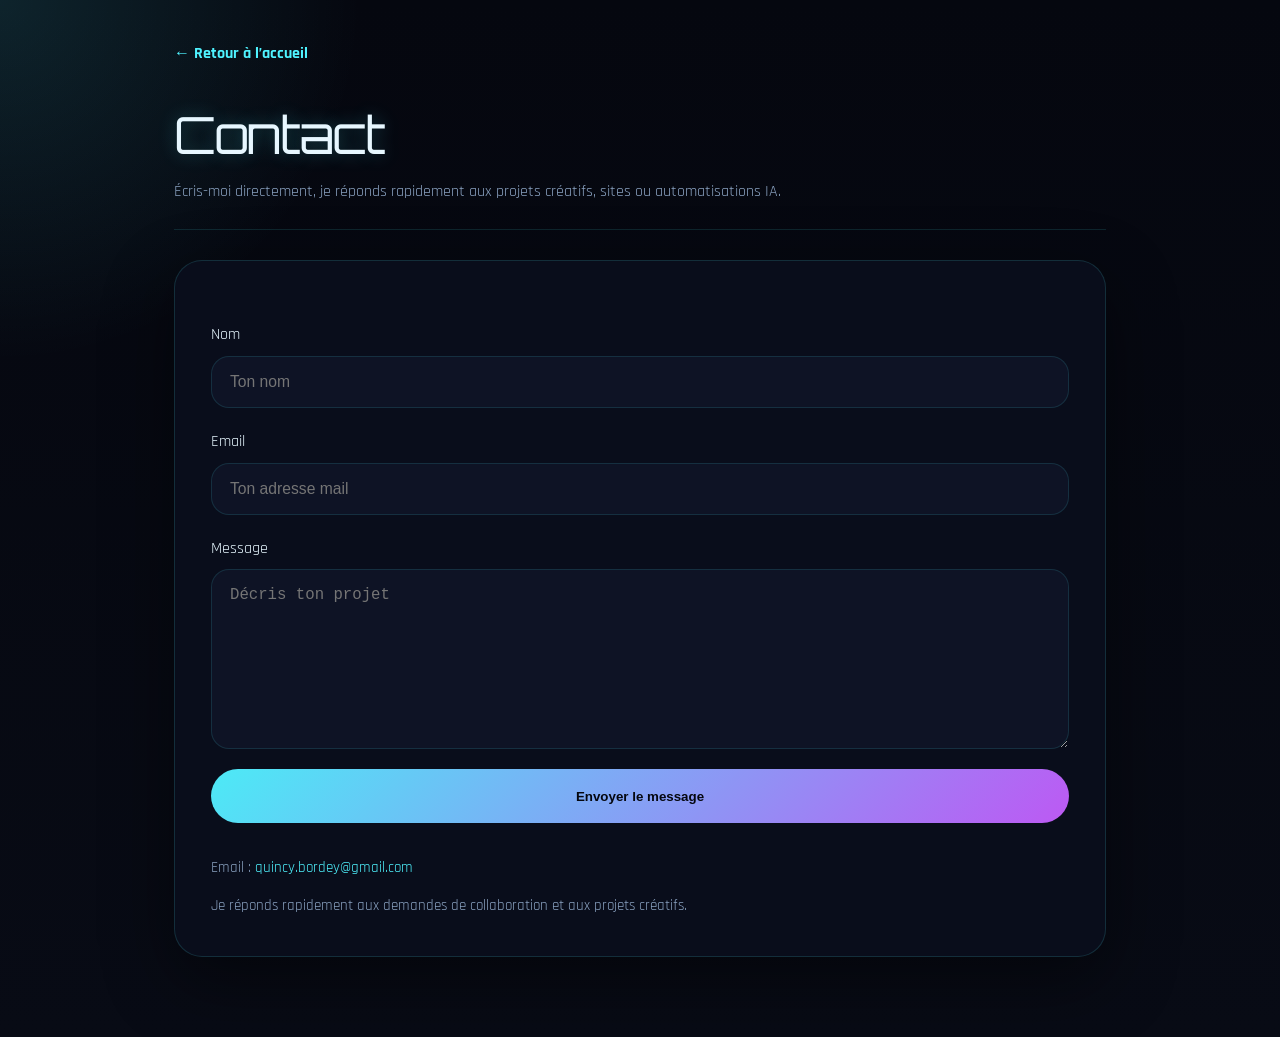
==== contact.html @ ddd7d9a6 "Add files via upload" ====
<!DOCTYPE html>
<html lang="fr">
<head>
    <meta charset="UTF-8" />
    <meta name="viewport" content="width=device-width, initial-scale=1.0" />
    <title>Contact | Quincy</title>
    <style>
        @import url('https://fonts.googleapis.com/css2?family=Orbitron:wght@700&family=Rajdhani:wght@400;600&display=swap');

        :root {
            --bg: #05070f;
            --text: #e7f7ff;
            --muted: #8aa2c1;
            --accent: #4ff3ff;
            --surface: rgba(10, 14, 28, 0.92);
            --shadow: 0 24px 70px rgba(0, 0, 0, 0.45);
        }

        * {
            box-sizing: border-box;
            margin: 0;
            padding: 0;
        }

        body {
            min-height: 100vh;
            background: radial-gradient(circle at top left, rgba(79, 243, 255, 0.12), transparent 22%),
                        linear-gradient(180deg, #05070f 0%, #080b15 100%);
            color: var(--text);
            font-family: 'Rajdhani', 'Segoe UI', sans-serif;
            line-height: 1.7;
        }

        .page {
            max-width: 980px;
            margin: 0 auto;
            padding: 40px 24px 80px;
        }

        header {
            display: grid;
            gap: 24px;
            padding-bottom: 24px;
            border-bottom: 1px solid rgba(79, 243, 255, 0.12);
            margin-bottom: 30px;
        }

        .back-link {
            display: inline-flex;
            align-items: center;
            gap: 10px;
            color: var(--accent);
            text-decoration: none;
            font-weight: 700;
        }

        .hero-title {
            font-family: 'Orbitron', sans-serif;
            font-size: clamp(2.8rem, 4vw, 4.5rem);
            letter-spacing: -0.04em;
            text-shadow: 0 0 18px rgba(79, 243, 255, 0.28);
        }

        .hero-copy {
            max-width: 42rem;
            color: var(--muted);
        }

        .card {
            padding: 36px;
            border-radius: 28px;
            background: rgba(10, 14, 28, 0.94);
            border: 1px solid rgba(79, 243, 255, 0.14);
            box-shadow: var(--shadow);
        }

        form {
            display: grid;
            gap: 20px;
            margin-top: 24px;
        }

        label {
            display: grid;
            gap: 8px;
            color: var(--text);
            font-size: 0.98rem;
        }

        input,
        textarea {
            width: 100%;
            border-radius: 18px;
            border: 1px solid rgba(79, 243, 255, 0.12);
            background: rgba(15, 20, 38, 0.96);
            color: var(--text);
            padding: 16px 18px;
            font-size: 0.98rem;
            transition: border-color 0.24s ease, box-shadow 0.24s ease;
        }

        input:focus,
        textarea:focus {
            outline: none;
            border-color: rgba(79, 243, 255, 0.35);
            box-shadow: 0 0 25px rgba(79, 243, 255, 0.12);
        }

        textarea {
            min-height: 180px;
            resize: vertical;
        }

        .button {
            display: inline-flex;
            align-items: center;
            justify-content: center;
            min-height: 54px;
            padding: 0 26px;
            border-radius: 999px;
            background: linear-gradient(135deg, rgba(79,243,255,0.96) 0%, rgba(198,93,255,0.95) 100%);
            color: #05070f;
            border: none;
            font-weight: 700;
            cursor: pointer;
            transition: transform 0.2s ease, box-shadow 0.2s ease;
        }

        .button:hover {
            transform: translateY(-2px);
            box-shadow: 0 18px 40px rgba(79, 243, 255, 0.22);
        }

        .contact-info {
            margin-top: 32px;
            display: grid;
            gap: 12px;
            font-size: 0.96rem;
            color: var(--muted);
        }

        .contact-info a {
            color: var(--accent);
            text-decoration: none;
        }

        @media (max-width: 720px) {
            .page {
                padding: 24px 18px 64px;
            }

            .hero-title {
                font-size: 2.6rem;
            }
        }
    </style>
</head>
<body>
    <div class="page">
        <header>
            <a class="back-link" href="index.html">← Retour à l’accueil</a>
            <div>
                <div class="hero-title">Contact</div>
                <p class="hero-copy">Écris-moi directement, je réponds rapidement aux projets créatifs, sites ou automatisations IA.</p>
            </div>
        </header>

        <div class="card">
            <form id="contact-form" action="mailto:quincy.bordey@gmail.com" method="post" enctype="text/plain">
                <label>
                    Nom
                    <input type="text" name="Nom" placeholder="Ton nom" required />
                </label>
                <label>
                    Email
                    <input type="email" name="Email" placeholder="Ton adresse mail" required />
                </label>
                <label>
                    Message
                    <textarea name="Message" placeholder="Décris ton projet" required></textarea>
                </label>
                <button class="button" type="submit">Envoyer le message</button>
            </form>

            <div id="thank-you-message" style="display:none; margin-top: 18px; padding: 18px 20px; border-radius: 18px; background: rgba(79, 243, 255, 0.08); color: var(--text); font-size: 1rem; border: 1px solid rgba(79, 243, 255, 0.18);">
                Merci de m'avoir partagé ton idée! Je reviens vers toi au plus vite.
            </div>

            <div class="contact-info">
                <div>Email : <a href="mailto:quincy.bordey@gmail.com">quincy.bordey@gmail.com</a></div>
                <div>Je réponds rapidement aux demandes de collaboration et aux projets créatifs.</div>
            </div>
        </div>
    </div>
    <script>
        const contactForm = document.getElementById('contact-form');
        const thankYouMessage = document.getElementById('thank-you-message');

        if (contactForm) {
            contactForm.addEventListener('submit', (event) => {
                alert('Merci de m\'avoir partagé ton idée! Je reviens vers toi au plus vite.');
                if (thankYouMessage) {
                    thankYouMessage.style.display = 'block';
                }
            });
        }
    </script>
</body>
</html>
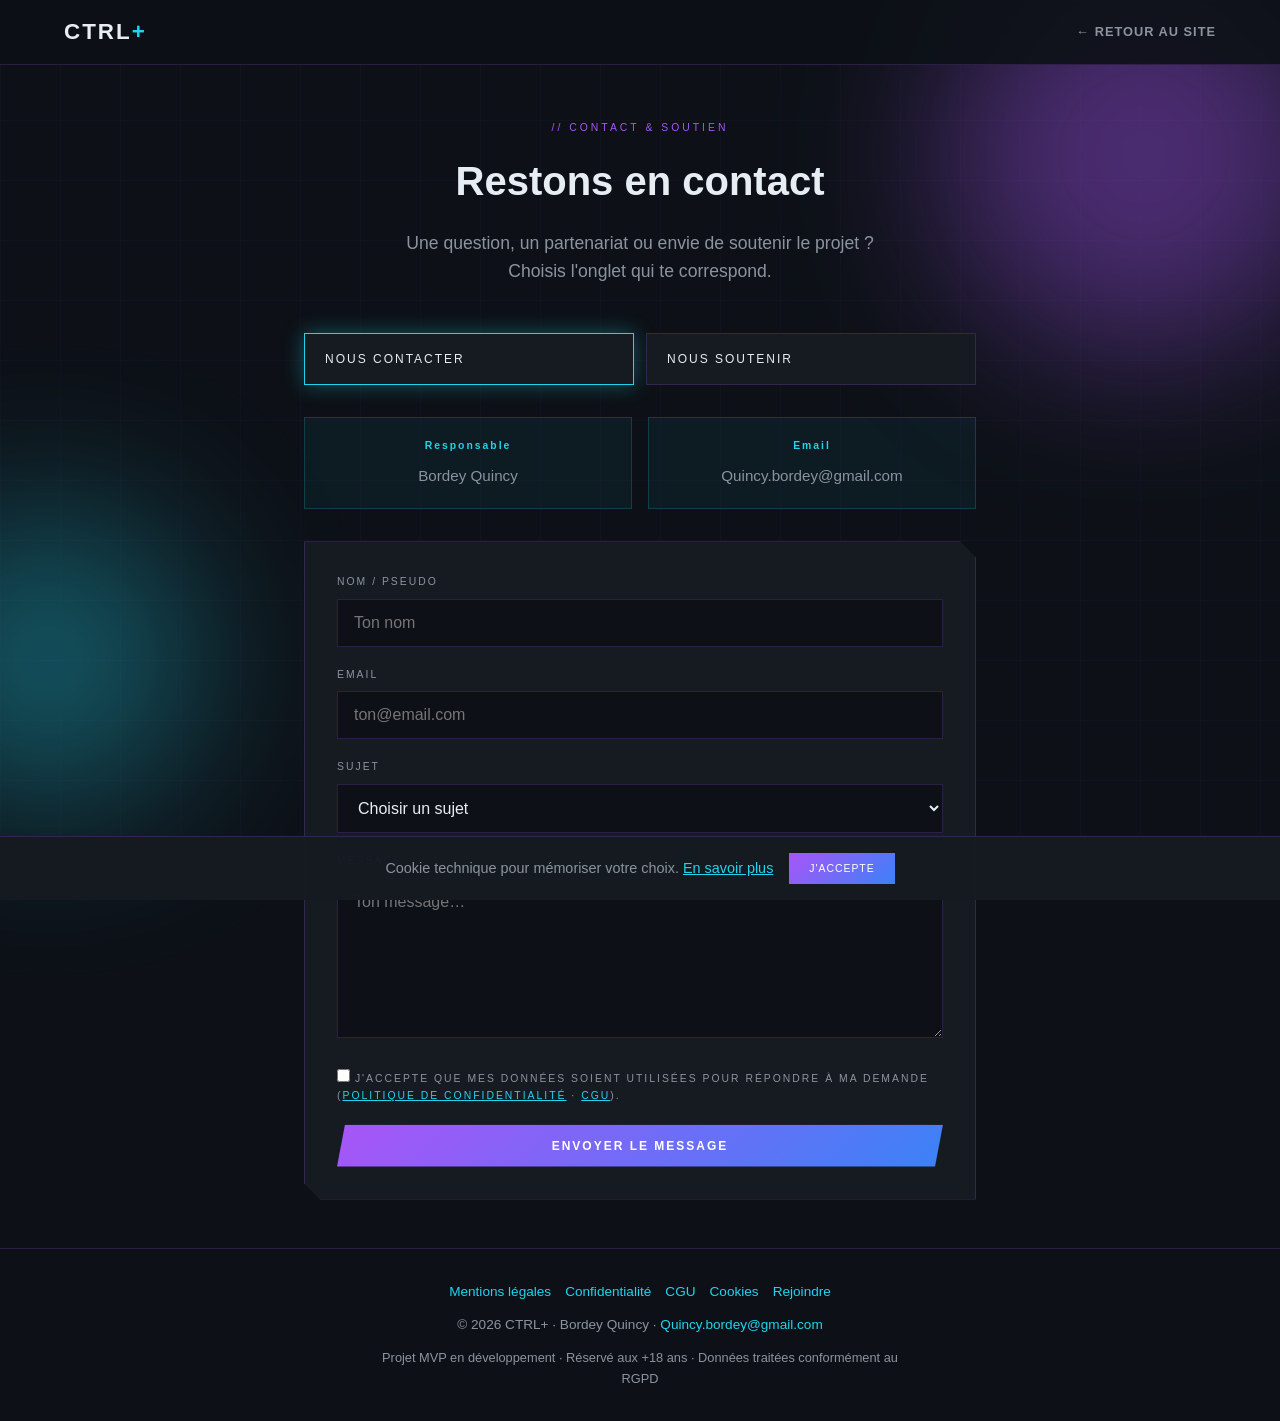
==== commit 301ebb71: "Add files via upload" ====
--- a/contact.html
+++ b/contact.html
@@ -1,209 +1,393 @@
 <!DOCTYPE html>
 <html lang="fr">
 <head>
-    <meta charset="UTF-8" />
-    <meta name="viewport" content="width=device-width, initial-scale=1.0" />
-    <title>Contact | Quincy</title>
-    <style>
-        @import url('https://fonts.googleapis.com/css2?family=Orbitron:wght@700&family=Rajdhani:wght@400;600&display=swap');
-
-        :root {
-            --bg: #05070f;
-            --text: #e7f7ff;
-            --muted: #8aa2c1;
-            --accent: #4ff3ff;
-            --surface: rgba(10, 14, 28, 0.92);
-            --shadow: 0 24px 70px rgba(0, 0, 0, 0.45);
-        }
-
-        * {
-            box-sizing: border-box;
-            margin: 0;
-            padding: 0;
-        }
-
-        body {
-            min-height: 100vh;
-            background: radial-gradient(circle at top left, rgba(79, 243, 255, 0.12), transparent 22%),
-                        linear-gradient(180deg, #05070f 0%, #080b15 100%);
-            color: var(--text);
-            font-family: 'Rajdhani', 'Segoe UI', sans-serif;
-            line-height: 1.7;
-        }
-
-        .page {
-            max-width: 980px;
-            margin: 0 auto;
-            padding: 40px 24px 80px;
-        }
-
-        header {
-            display: grid;
-            gap: 24px;
-            padding-bottom: 24px;
-            border-bottom: 1px solid rgba(79, 243, 255, 0.12);
-            margin-bottom: 30px;
-        }
-
-        .back-link {
-            display: inline-flex;
-            align-items: center;
-            gap: 10px;
-            color: var(--accent);
-            text-decoration: none;
-            font-weight: 700;
-        }
-
-        .hero-title {
-            font-family: 'Orbitron', sans-serif;
-            font-size: clamp(2.8rem, 4vw, 4.5rem);
-            letter-spacing: -0.04em;
-            text-shadow: 0 0 18px rgba(79, 243, 255, 0.28);
-        }
-
-        .hero-copy {
-            max-width: 42rem;
-            color: var(--muted);
-        }
-
-        .card {
-            padding: 36px;
-            border-radius: 28px;
-            background: rgba(10, 14, 28, 0.94);
-            border: 1px solid rgba(79, 243, 255, 0.14);
-            box-shadow: var(--shadow);
-        }
-
-        form {
-            display: grid;
-            gap: 20px;
-            margin-top: 24px;
-        }
-
-        label {
-            display: grid;
-            gap: 8px;
-            color: var(--text);
-            font-size: 0.98rem;
-        }
-
-        input,
-        textarea {
-            width: 100%;
-            border-radius: 18px;
-            border: 1px solid rgba(79, 243, 255, 0.12);
-            background: rgba(15, 20, 38, 0.96);
-            color: var(--text);
-            padding: 16px 18px;
-            font-size: 0.98rem;
-            transition: border-color 0.24s ease, box-shadow 0.24s ease;
-        }
-
-        input:focus,
-        textarea:focus {
-            outline: none;
-            border-color: rgba(79, 243, 255, 0.35);
-            box-shadow: 0 0 25px rgba(79, 243, 255, 0.12);
-        }
-
-        textarea {
-            min-height: 180px;
-            resize: vertical;
-        }
-
-        .button {
-            display: inline-flex;
-            align-items: center;
-            justify-content: center;
-            min-height: 54px;
-            padding: 0 26px;
-            border-radius: 999px;
-            background: linear-gradient(135deg, rgba(79,243,255,0.96) 0%, rgba(198,93,255,0.95) 100%);
-            color: #05070f;
-            border: none;
-            font-weight: 700;
-            cursor: pointer;
-            transition: transform 0.2s ease, box-shadow 0.2s ease;
-        }
-
-        .button:hover {
-            transform: translateY(-2px);
-            box-shadow: 0 18px 40px rgba(79, 243, 255, 0.22);
-        }
-
-        .contact-info {
-            margin-top: 32px;
-            display: grid;
-            gap: 12px;
-            font-size: 0.96rem;
-            color: var(--muted);
-        }
-
-        .contact-info a {
-            color: var(--accent);
-            text-decoration: none;
-        }
-
-        @media (max-width: 720px) {
-            .page {
-                padding: 24px 18px 64px;
-            }
-
-            .hero-title {
-                font-size: 2.6rem;
-            }
-        }
-    </style>
+  <meta charset="UTF-8">
+  <meta name="viewport" content="width=device-width, initial-scale=1.0, viewport-fit=cover">
+  <meta name="theme-color" content="#0D1117">
+  <meta name="description" content="Contactez le projet CTRL+ — formulaire sécurisé, réponse par email sous 48h. Bordey Quincy.">
+  <meta name="robots" content="index, follow">
+  <meta http-equiv="X-Content-Type-Options" content="nosniff">
+  <meta http-equiv="Referrer-Policy" content="strict-origin-when-cross-origin">
+  <meta http-equiv="Permissions-Policy" content="camera=(), microphone=(), geolocation=(), usb=()">
+  <meta http-equiv="Content-Security-Policy" content="default-src 'self'; script-src 'self' 'unsafe-inline'; style-src 'self' 'unsafe-inline' https://fonts.googleapis.com; font-src 'self' https://fonts.gstatic.com; img-src 'self' data:; connect-src 'self' https://formsubmit.co; frame-ancestors 'none'; base-uri 'self'; form-action 'self' https://formsubmit.co; object-src 'none'">
+  <title>Contact — CTRL+</title>
+  <link rel="stylesheet" href="css/security.css">
+  <link rel="preconnect" href="https://fonts.googleapis.com">
+  <link rel="preconnect" href="https://fonts.gstatic.com" crossorigin>
+  <link href="https://fonts.googleapis.com/css2?family=Orbitron:wght@400;600;700;800&family=Rajdhani:wght@400;500;600;700&display=swap" rel="stylesheet">
+  <style>
+    :root {
+      --bg: #0D1117; --bg-card: #161B22; --violet: #A855F7; --violet-glow: rgba(168,85,247,0.4);
+      --blue: #3B82F6; --cyan: #22D3EE; --cyan-glow: rgba(34,211,238,0.35);
+      --gold: #FBBF24; --gold-glow: rgba(251,191,36,0.45);
+      --text: #E6EDF3; --text-muted: #8B949E; --border: rgba(168,85,247,0.2);
+      --font-display: 'Orbitron', sans-serif; --font-body: 'Rajdhani', sans-serif;
+      --ease-out-expo: cubic-bezier(0.16, 1, 0.3, 1);
+      --success: #34D399; --error: #F87171;
+    }
+    *, *::before, *::after { margin: 0; padding: 0; box-sizing: border-box; }
+    html { scroll-behavior: smooth; }
+    body { font-family: var(--font-body); background: var(--bg); color: var(--text); line-height: 1.6; overflow-x: hidden; }
+    .grid-bg {
+      position: fixed; inset: 0;
+      background-image: linear-gradient(rgba(168,85,247,0.03) 1px, transparent 1px),
+        linear-gradient(90deg, rgba(168,85,247,0.03) 1px, transparent 1px);
+      background-size: 60px 60px; pointer-events: none; z-index: 0;
+    }
+    .orb { position: fixed; border-radius: 50%; filter: blur(80px); pointer-events: none; z-index: 0; }
+    .orb-1 { width: 400px; height: 400px; background: var(--violet-glow); top: -5%; right: -5%; }
+    .orb-2 { width: 300px; height: 300px; background: var(--cyan-glow); bottom: 10%; left: -8%; }
+    .container { max-width: 720px; margin: 0 auto; padding: 0 24px; position: relative; z-index: 2; }
+    nav {
+      position: fixed; top: 0; left: 0; right: 0; z-index: 100;
+      padding: 14px 0; background: rgba(13,17,23,0.9); backdrop-filter: blur(20px);
+      border-bottom: 1px solid var(--border);
+    }
+    .nav-inner { max-width: 1200px; margin: 0 auto; padding: 0 24px; display: flex; align-items: center; justify-content: space-between; gap: 16px; }
+    .logo { font-family: var(--font-display); font-size: 1.4rem; font-weight: 800; text-decoration: none; color: var(--text); letter-spacing: 2px; }
+    .logo span { color: var(--cyan); }
+    .nav-back {
+      color: var(--text-muted); text-decoration: none; font-size: 0.8rem; letter-spacing: 1px;
+      text-transform: uppercase; font-weight: 600; transition: color 0.3s;
+    }
+    .nav-back:hover { color: var(--cyan); }
+    .page-hero { padding: 120px 0 48px; text-align: center; }
+    .page-tag { font-family: var(--font-display); font-size: 0.65rem; letter-spacing: 3px; color: var(--violet); text-transform: uppercase; margin-bottom: 12px; display: block; }
+    .page-title { font-family: var(--font-display); font-size: clamp(1.8rem, 5vw, 2.5rem); font-weight: 800; margin-bottom: 16px; }
+    .page-desc { color: var(--text-muted); font-size: 1.1rem; max-width: 520px; margin: 0 auto; }
+    .form-card {
+      background: var(--bg-card); border: 1px solid var(--border); padding: 32px;
+      clip-path: polygon(0 0, calc(100% - 16px) 0, 100% 16px, 100% 100%, 16px 100%, 0 calc(100% - 16px));
+      margin-bottom: 48px;
+    }
+    .form-group { margin-bottom: 20px; }
+    .form-group label {
+      display: block; font-family: var(--font-display); font-size: 0.65rem;
+      letter-spacing: 2px; text-transform: uppercase; color: var(--text-muted); margin-bottom: 8px;
+    }
+    .form-input, .form-textarea, .form-select {
+      width: 100%; padding: 14px 16px; background: var(--bg); border: 1px solid var(--border);
+      color: var(--text); font-family: var(--font-body); font-size: 1rem;
+      transition: border-color 0.3s, box-shadow 0.3s;
+    }
+    .form-input:focus, .form-textarea:focus, .form-select:focus {
+      outline: none; border-color: var(--cyan); box-shadow: 0 0 16px var(--cyan-glow);
+    }
+    .form-textarea { min-height: 160px; resize: vertical; }
+    .form-check { display: flex; gap: 12px; align-items: flex-start; font-size: 0.9rem; color: var(--text-muted); }
+    .form-check input { margin-top: 4px; accent-color: var(--violet); }
+    .btn {
+      display: inline-flex; align-items: center; justify-content: center; gap: 8px;
+      padding: 14px 32px; font-family: var(--font-display); font-size: 0.75rem; font-weight: 600;
+      letter-spacing: 2px; text-transform: uppercase; text-decoration: none; border: none;
+      cursor: pointer; transition: all 0.4s var(--ease-out-expo); width: 100%;
+    }
+    .btn-primary {
+      background: linear-gradient(135deg, var(--violet), var(--blue)); color: white;
+      clip-path: polygon(8px 0, 100% 0, calc(100% - 8px) 100%, 0 100%);
+      box-shadow: 0 0 24px var(--violet-glow);
+    }
+    .btn-primary:hover:not(:disabled) { transform: translateY(-2px); box-shadow: 0 0 40px var(--violet-glow); }
+    .btn-primary:disabled { opacity: 0.6; cursor: not-allowed; }
+    .form-alert {
+      padding: 16px 20px; margin-bottom: 24px; font-weight: 600; display: none;
+      border: 1px solid; clip-path: polygon(0 0, calc(100% - 8px) 0, 100% 8px, 100% 100%, 8px 100%, 0 calc(100% - 8px));
+    }
+    .form-alert.show { display: block; }
+    .form-alert.success { border-color: var(--success); background: rgba(52,211,153,0.1); color: var(--success); }
+    .form-alert.error { border-color: var(--error); background: rgba(248,113,113,0.1); color: var(--error); }
+    .contact-info {
+      display: grid; grid-template-columns: 1fr 1fr; gap: 16px; margin-bottom: 32px;
+    }
+    .info-box {
+      padding: 20px; background: rgba(34,211,238,0.05); border: 1px solid rgba(34,211,238,0.2); text-align: center;
+    }
+    .info-box strong { display: block; font-family: var(--font-display); font-size: 0.65rem; letter-spacing: 2px; color: var(--cyan); margin-bottom: 8px; }
+    .info-box span { color: var(--text-muted); font-size: 0.95rem; }
+    footer {
+      padding: 32px 0; border-top: 1px solid var(--border); text-align: center;
+      color: var(--text-muted); font-size: 0.85rem;
+    }
+    footer a { color: var(--cyan); text-decoration: none; }
+    .footer-links { display: flex; flex-wrap: wrap; justify-content: center; gap: 14px; list-style: none; margin-bottom: 12px; }
+    .footer-note { font-size: 0.8rem; max-width: 520px; margin: 12px auto 0; }
+    .cookie-banner {
+      position: fixed; bottom: 0; left: 0; right: 0; z-index: 300;
+      background: rgba(22,27,34,0.98); border-top: 1px solid var(--border);
+      padding: 16px 24px; display: none; align-items: center; justify-content: center;
+      gap: 16px; flex-wrap: wrap;
+    }
+    .cookie-banner.show { display: flex; }
+    .cookie-banner p { color: var(--text-muted); font-size: 0.9rem; max-width: 560px; }
+    .cookie-banner a { color: var(--cyan); }
+    .cookie-btn {
+      padding: 10px 20px; font-family: var(--font-display); font-size: 0.65rem;
+      letter-spacing: 1px; text-transform: uppercase; border: none; cursor: pointer;
+      background: linear-gradient(135deg, var(--violet), #3B82F6); color: white;
+    }
+    @media (max-width: 600px) {
+      .form-card { padding: 24px 20px; }
+      .contact-info { grid-template-columns: 1fr; }
+      .page-tab { min-width: 100%; }
+    }
+
+    .page-tabs { display: flex; gap: 12px; margin-bottom: 32px; flex-wrap: wrap; }
+    .page-tab {
+      flex: 1; min-width: 200px; padding: 18px 20px; background: var(--bg-card);
+      border: 1px solid var(--border); cursor: pointer; text-align: left;
+      font-family: var(--font-body); color: var(--text); transition: all 0.3s;
+    }
+    .page-tab:hover { border-color: var(--violet); }
+    .page-tab.active { border-color: var(--cyan); box-shadow: 0 0 20px var(--cyan-glow); }
+    .page-tab-title {
+      font-family: var(--font-display); font-size: 0.75rem; letter-spacing: 2px;
+      text-transform: uppercase; display: block;
+    }
+    .page-panel { display: none; }
+    .page-panel.active { display: block; }
+
+    .paypal-card {
+      margin-top: 20px; padding: 20px; background: rgba(0,48,135,0.15);
+      border: 1px solid rgba(0,112,186,0.35); text-align: center;
+    }
+    .paypal-card p { font-size: 0.85rem; color: var(--text-muted); margin-bottom: 14px; }
+    .paypal-link {
+      display: inline-flex; align-items: center; justify-content: center;
+      padding: 14px 24px; background: #0070BA; color: white; text-decoration: none;
+      font-family: var(--font-display); font-size: 0.7rem; letter-spacing: 2px;
+      text-transform: uppercase; font-weight: 700;
+    }
+    .paypal-link:hover { box-shadow: 0 0 20px rgba(0,112,186,0.5); }
+    .donation-note {
+      font-size: 0.85rem; color: var(--text-muted); margin-top: 16px; line-height: 1.6;
+    }
+    .btn-gold {
+      background: linear-gradient(135deg, #F59E0B, var(--gold)); color: #0D1117;
+      clip-path: polygon(8px 0, 100% 0, calc(100% - 8px) 100%, 0 100%);
+      box-shadow: 0 0 24px var(--gold-glow);
+    }
+    .btn-outline {
+      background: transparent; color: var(--cyan); border: 1px solid var(--cyan);
+      clip-path: polygon(8px 0, 100% 0, calc(100% - 8px) 100%, 0 100%);
+      width: auto;
+    }
+  </style>
 </head>
 <body>
-    <div class="page">
-        <header>
-            <a class="back-link" href="index.html">← Retour à l’accueil</a>
-            <div>
-                <div class="hero-title">Contact</div>
-                <p class="hero-copy">Écris-moi directement, je réponds rapidement aux projets créatifs, sites ou automatisations IA.</p>
-            </div>
-        </header>
-
-        <div class="card">
-            <form id="contact-form" action="mailto:quincy.bordey@gmail.com" method="post" enctype="text/plain">
-                <label>
-                    Nom
-                    <input type="text" name="Nom" placeholder="Ton nom" required />
-                </label>
-                <label>
-                    Email
-                    <input type="email" name="Email" placeholder="Ton adresse mail" required />
-                </label>
-                <label>
-                    Message
-                    <textarea name="Message" placeholder="Décris ton projet" required></textarea>
-                </label>
-                <button class="button" type="submit">Envoyer le message</button>
-            </form>
-
-            <div id="thank-you-message" style="display:none; margin-top: 18px; padding: 18px 20px; border-radius: 18px; background: rgba(79, 243, 255, 0.08); color: var(--text); font-size: 1rem; border: 1px solid rgba(79, 243, 255, 0.18);">
-                Merci de m'avoir partagé ton idée! Je reviens vers toi au plus vite.
-            </div>
-
-            <div class="contact-info">
-                <div>Email : <a href="mailto:quincy.bordey@gmail.com">quincy.bordey@gmail.com</a></div>
-                <div>Je réponds rapidement aux demandes de collaboration et aux projets créatifs.</div>
-            </div>
-        </div>
-    </div>
-    <script>
-        const contactForm = document.getElementById('contact-form');
-        const thankYouMessage = document.getElementById('thank-you-message');
-
-        if (contactForm) {
-            contactForm.addEventListener('submit', (event) => {
-                alert('Merci de m\'avoir partagé ton idée! Je reviens vers toi au plus vite.');
-                if (thankYouMessage) {
-                    thankYouMessage.style.display = 'block';
-                }
-            });
-        }
-    </script>
+  <div class="grid-bg"></div>
+  <div class="orb orb-1"></div>
+  <div class="orb orb-2"></div>
+
+  <nav>
+    <div class="nav-inner">
+      <a href="index.html" class="logo">CTRL<span>+</span></a>
+      <a href="index.html" class="nav-back">← Retour au site</a>
+    </div>
+  </nav>
+
+  <main class="container">
+    <header class="page-hero">
+      <span class="page-tag">// Contact & soutien</span>
+      <h1 class="page-title">Restons en contact</h1>
+      <p class="page-desc">Une question, un partenariat ou envie de soutenir le projet ? Choisis l'onglet qui te correspond.</p>
+    </header>
+
+    <div class="page-tabs" role="tablist">
+      <button type="button" class="page-tab active" role="tab" aria-selected="true" data-tab="contacter" id="tab-contacter">
+        <span class="page-tab-title">Nous contacter</span>
+      </button>
+      <button type="button" class="page-tab" role="tab" aria-selected="false" data-tab="soutenir" id="tab-soutenir">
+        <span class="page-tab-title">Nous soutenir</span>
+      </button>
+    </div>
+
+    <!-- Contacter -->
+    <div class="page-panel active" id="panel-contacter" role="tabpanel" aria-labelledby="tab-contacter">
+    <div class="contact-info">
+      <div class="info-box">
+        <strong>Responsable</strong>
+        <span>Bordey Quincy</span>
+      </div>
+      <div class="info-box">
+        <strong>Email</strong>
+        <span>Quincy.bordey@gmail.com</span>
+      </div>
+    </div>
+
+    <div class="form-card">
+      <div class="form-alert success" id="formSuccess" role="status">
+        Message envoyé ! Nous te répondrons à l'adresse indiquée sous 48 h.
+      </div>
+      <div class="form-alert error" id="formError" role="alert">
+        Une erreur est survenue. Réessaie dans quelques instants ou écris directement à Quincy.bordey@gmail.com
+      </div>
+
+      <form id="contactForm" novalidate>
+        <input type="text" name="website" class="hp-field" tabindex="-1" autocomplete="off" aria-hidden="true">
+        <div class="form-group">
+          <label for="name">Nom / Pseudo</label>
+          <input class="form-input" type="text" id="name" name="name" required autocomplete="name" placeholder="Ton nom" minlength="2" maxlength="100">
+        </div>
+        <div class="form-group">
+          <label for="email">Email</label>
+          <input class="form-input" type="email" id="email" name="email" required autocomplete="email" placeholder="ton@email.com" maxlength="254">
+        </div>
+        <div class="form-group">
+          <label for="subject">Sujet</label>
+          <select class="form-select" id="subject" name="subject" required>
+            <option value="">Choisir un sujet</option>
+            <option value="Question générale">Question générale</option>
+            <option value="Partenariat">Partenariat</option>
+            <option value="Presse / Média">Presse / Média</option>
+            <option value="Support technique">Support technique</option>
+            <option value="Autre">Autre</option>
+          </select>
+        </div>
+        <div class="form-group">
+          <label for="message">Message</label>
+          <textarea class="form-textarea" id="message" name="message" required placeholder="Ton message…" maxlength="5000"></textarea>
+        </div>
+        <div class="form-group">
+          <label class="form-check">
+            <input type="checkbox" id="consent" name="consent" required>
+            <span>J'accepte que mes données soient utilisées pour répondre à ma demande (<a href="confidentialite.html" style="color:var(--cyan)">politique de confidentialité</a> · <a href="cgu.html" style="color:var(--cyan)">CGU</a>).</span>
+          </label>
+        </div>
+        <button type="submit" class="btn btn-primary" id="submitBtn">Envoyer le message</button>
+      </form>
+    </div>
+    </div>
+
+    <!-- Soutenir -->
+    <div class="page-panel" id="panel-soutenir" role="tabpanel" aria-labelledby="tab-soutenir">
+      <div class="form-card">
+        <h2 style="font-family:var(--font-display);font-size:0.85rem;letter-spacing:2px;color:var(--gold);margin-bottom:12px">// Soutien financier</h2>
+        <p style="color:var(--text-muted);margin-bottom:20px">Contribue au développement du MVP : prototype, application, tests utilisateurs. Montant libre, paiement sécurisé par PayPal.</p>
+        <div class="paypal-card">
+          <p>Transaction traitée par PayPal (PCI-DSS)</p>
+          <a href="https://paypal.me/QubeFR" class="paypal-link" target="_blank" rel="noopener noreferrer">💳 Payer via PayPal — QubeFR</a>
+        </div>
+        <p class="donation-note">Les contributions sont <strong>volontaires</strong> et servent au financement du projet. Elles ne constituent pas l'achat d'un produit. Voir les <a href="cgu.html" style="color:var(--cyan)">CGU</a>.</p>
+      </div>
+
+      <div class="form-card">
+        <h2 style="font-family:var(--font-display);font-size:0.85rem;letter-spacing:2px;color:var(--cyan);margin-bottom:12px">// Demande de soutien</h2>
+        <p style="color:var(--text-muted);margin-bottom:20px">Tu préfères qu'on te recontacte avec les modalités ? Indique le montant souhaité.</p>
+
+        <div class="form-alert success" id="soutienSuccess" role="status">Demande envoyée ! Tu recevras les instructions par email.</div>
+        <div class="form-alert error" id="soutienError" role="alert">Envoi impossible. Réessaie ou écris à Quincy.bordey@gmail.com</div>
+
+        <form id="soutienForm" novalidate>
+          <input type="text" name="website" class="hp-field" tabindex="-1" autocomplete="off" aria-hidden="true">
+          <div class="form-group">
+            <label for="s-name">Nom</label>
+            <input class="form-input" type="text" id="s-name" name="name" required minlength="2" maxlength="100">
+          </div>
+          <div class="form-group">
+            <label for="s-email">Email</label>
+            <input class="form-input" type="email" id="s-email" name="email" required maxlength="254">
+          </div>
+          <div class="form-group">
+            <label for="s-amount">Montant souhaité (€)</label>
+            <input class="form-input" type="number" id="s-amount" name="amount" min="1" max="999999" step="1" placeholder="ex. 20, 50, 100" required>
+          </div>
+          <div class="form-group">
+            <label for="s-type">Type de soutien</label>
+            <select class="form-select" id="s-type" name="type" required>
+              <option value="">Choisir</option>
+              <option value="Don ponctuel">Don ponctuel</option>
+              <option value="Investissement / equity">Investissement / equity</option>
+              <option value="Mécénat">Mécénat</option>
+              <option value="Autre">Autre</option>
+            </select>
+          </div>
+          <div class="form-group">
+            <label for="s-message">Message (optionnel)</label>
+            <textarea class="form-textarea" id="s-message" name="message" placeholder="Pourquoi tu soutiens CTRL+…" maxlength="5000"></textarea>
+          </div>
+          <div class="form-group">
+            <label class="form-check">
+              <input type="checkbox" id="s-consent" required>
+              <span>J'accepte d'être contacté (<a href="confidentialite.html" style="color:var(--cyan)">RGPD</a> · <a href="cgu.html" style="color:var(--cyan)">CGU</a>).</span>
+            </label>
+          </div>
+          <button type="submit" class="btn btn-gold" id="soutienBtn" style="width:100%">Envoyer ma demande</button>
+        </form>
+      </div>
+    </div>
+  </main>
+
+  <footer>
+    <ul class="footer-links">
+      <li><a href="mentions-legales.html">Mentions légales</a></li>
+      <li><a href="confidentialite.html">Confidentialité</a></li>
+      <li><a href="cgu.html">CGU</a></li>
+      <li><a href="cookies.html">Cookies</a></li>
+      <li><a href="rejoindre.html">Rejoindre</a></li>
+    </ul>
+    <p>© 2026 CTRL+ · Bordey Quincy · <a href="mailto:Quincy.bordey@gmail.com">Quincy.bordey@gmail.com</a></p>
+    <p class="footer-note">Projet MVP en développement · Réservé aux +18 ans · Données traitées conformément au RGPD</p>
+  </footer>
+
+  <div class="cookie-banner" id="cookieBanner" role="dialog" aria-label="Cookies">
+    <p>Cookie technique pour mémoriser votre choix. <a href="cookies.html">En savoir plus</a></p>
+    <button type="button" class="cookie-btn" id="cookieAccept">J'accepte</button>
+  </div>
+
+  <script src="js/security.js"></script>
+  <script>
+    function switchTab(tabName) {
+      document.querySelectorAll('.page-tab').forEach(function (t) {
+        var on = t.dataset.tab === tabName;
+        t.classList.toggle('active', on);
+        t.setAttribute('aria-selected', on ? 'true' : 'false');
+      });
+      document.querySelectorAll('.page-panel').forEach(function (p) { p.classList.remove('active'); });
+      var panel = document.getElementById('panel-' + tabName);
+      if (panel) panel.classList.add('active');
+    }
+
+    document.querySelectorAll('.page-tab').forEach(function (tab) {
+      tab.addEventListener('click', function () {
+        switchTab(tab.dataset.tab);
+        history.replaceState(null, '', '#' + tab.dataset.tab);
+      });
+    });
+
+    if (location.hash === '#soutenir') switchTab('soutenir');
+
+    CTRLSecurity.bindForm(document.getElementById('contactForm'), {
+      rateKey: 'contact',
+      subjectPrefix: '[CTRL+ Contact]',
+      successEl: document.getElementById('formSuccess'),
+      errorEl: document.getElementById('formError'),
+      btn: document.getElementById('submitBtn'),
+      btnLabel: 'Envoyer le message',
+      buildFields: function (form, sanitize) {
+        var subj = sanitize(form.subject.value, 120);
+        return {
+          subject: '[CTRL+ Contact] ' + subj,
+          message: sanitize(form.message.value, 5000)
+        };
+      }
+    });
+
+    CTRLSecurity.bindForm(document.getElementById('soutienForm'), {
+      rateKey: 'soutien',
+      subjectPrefix: '[CTRL+ Soutien financier]',
+      successEl: document.getElementById('soutienSuccess'),
+      errorEl: document.getElementById('soutienError'),
+      btn: document.getElementById('soutienBtn'),
+      btnLabel: 'Envoyer ma demande',
+      buildFields: function (form, sanitize) {
+        return {
+          amount: sanitize(String(form.amount.value), 12) + ' €',
+          type_soutien: sanitize(form.type.value, 80),
+          message: sanitize(form.message.value, 5000),
+          type: 'Soutien financier'
+        };
+      }
+    });
+  </script>
 </body>
 </html>
--- a/css/security.css
+++ b/css/security.css
@@ -0,0 +1,40 @@
+/* Honeypot anti-spam — totalement invisible (humains ne voient rien) */
+form { position: relative; }
+
+.hp-field,
+input.hp-field {
+  position: absolute !important;
+  left: -9999px !important;
+  top: 0 !important;
+  width: 0 !important;
+  height: 0 !important;
+  margin: 0 !important;
+  padding: 0 !important;
+  overflow: hidden !important;
+  opacity: 0 !important;
+  pointer-events: none !important;
+  border: 0 !important;
+  clip: rect(0, 0, 0, 0) !important;
+  white-space: nowrap !important;
+  display: block !important;
+  background: transparent !important;
+  box-shadow: none !important;
+  min-height: 0 !important;
+}
+
+.hp-field label {
+  display: none !important;
+  visibility: hidden !important;
+}
+
+.hp-field input,
+input.hp-field {
+  width: 0 !important;
+  height: 0 !important;
+  padding: 0 !important;
+  margin: 0 !important;
+  border: 0 !important;
+  background: transparent !important;
+  box-shadow: none !important;
+  min-height: 0 !important;
+}
